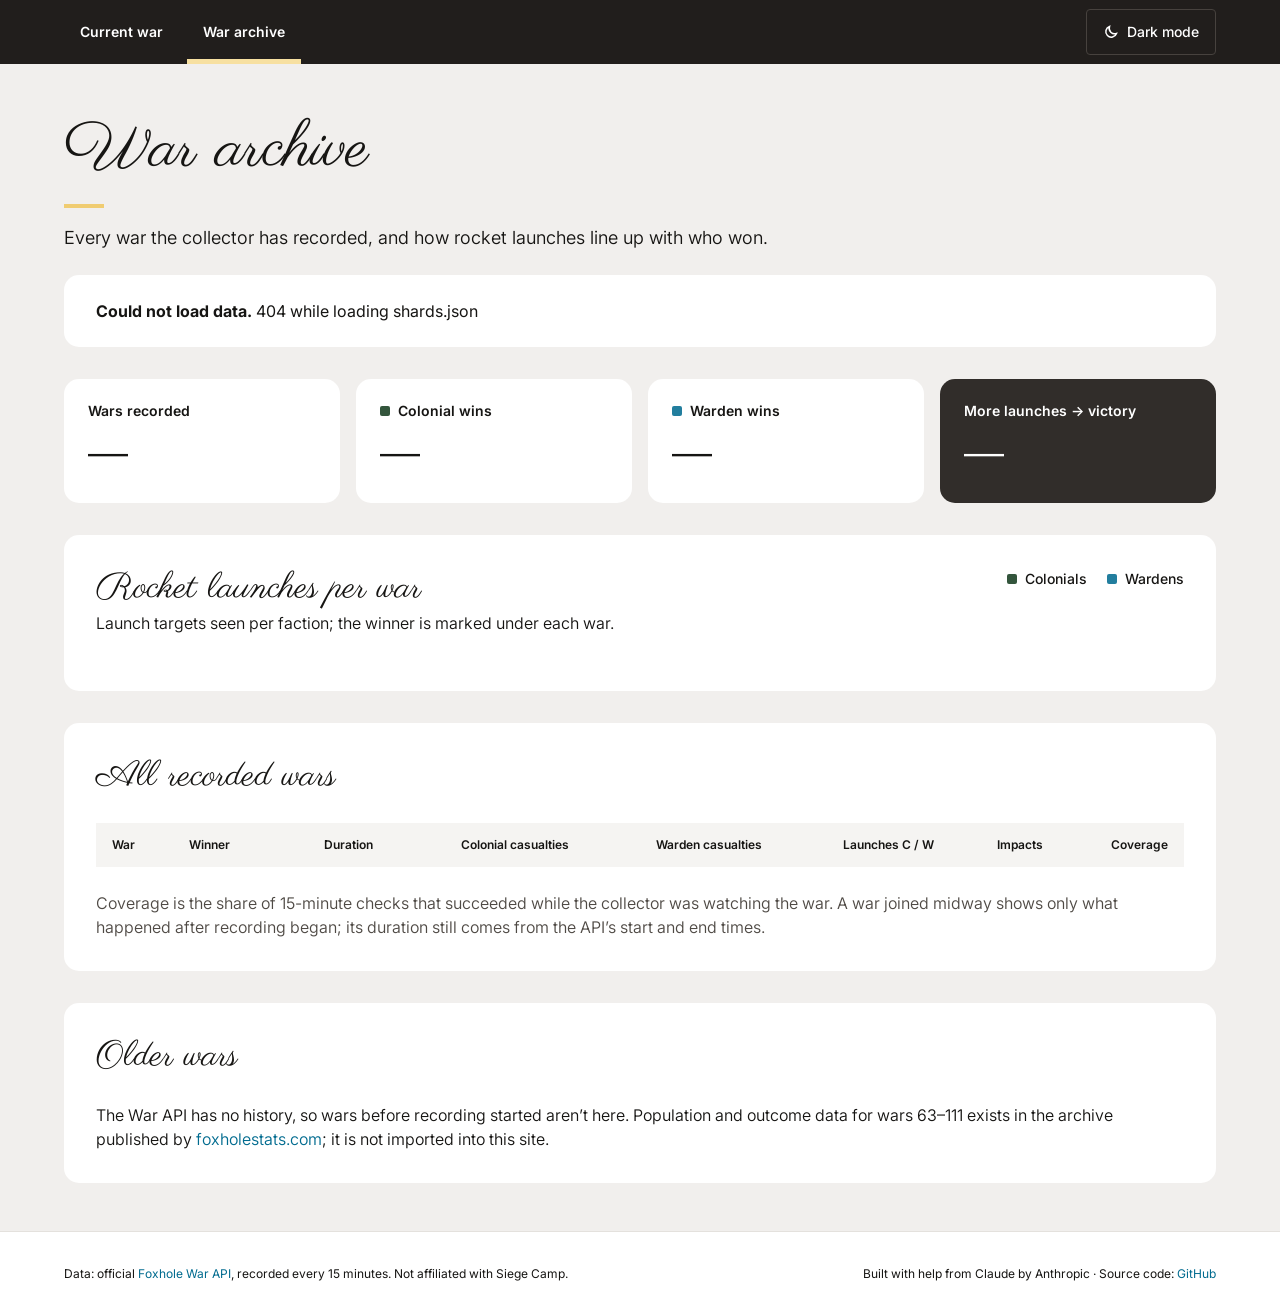
==== site/wars.html @ f04c2213 "Foxhole war stats: War API collector and static site" ====
<!doctype html>
<html lang="en">
<head>
<meta charset="utf-8">
<meta name="viewport" content="width=device-width, initial-scale=1">
<title>War Archive · Foxhole War Stats</title>
<meta name="description" content="Every Foxhole war recorded by the collector: winner, duration, casualties and rocket launches.">
<link rel="icon" href="data:image/svg+xml,%3Csvg xmlns='http://www.w3.org/2000/svg' viewBox='0 0 16 16'%3E%3Crect width='16' height='16' rx='3' fill='%23312d2a'/%3E%3Crect x='3' y='9' width='3' height='4' fill='%236c9a6f'/%3E%3Crect x='7' y='5' width='3' height='8' fill='%236cc3e3'/%3E%3Crect x='11' y='7' width='2' height='6' fill='%23f0cc71'/%3E%3C/svg%3E">
<link rel="preconnect" href="https://fonts.googleapis.com">
<link rel="preconnect" href="https://fonts.gstatic.com" crossorigin>
<link href="https://fonts.googleapis.com/css2?family=Inter:wght@300..800&family=Parisienne&display=swap" rel="stylesheet">
<link rel="stylesheet" href="app.css">
</head>
<body>
<nav class="top" aria-label="Sections">
  <div class="wrap">
    <a class="tab" href="./">Current war</a>
    <a class="tab" href="wars.html" aria-current="page">War archive</a>
    <div class="spacer"></div>
    <select id="shard" aria-label="Shard" hidden></select>
    <button type="button" class="ghost-btn" id="theme" aria-pressed="false">
      <svg width="16" height="16" viewBox="0 0 16 16" fill="none" stroke="currentColor" stroke-width="1.5" aria-hidden="true"><path d="M13.5 9.5A5.5 5.5 0 0 1 6.5 2.5a5.5 5.5 0 1 0 7 7z"/></svg>
      <span>Dark mode</span>
    </button>
  </div>
</nav>

<header class="hero">
  <div class="wrap">
    <div class="hero-text">
      <h1>War archive</h1>
      <div class="rule"></div>
      <p class="lead" id="lead">Every war the collector has recorded, and how rocket launches line up with who won.</p>
    </div>
    <p class="meta" id="updated"></p>
  </div>
</header>

<main>
  <div class="wrap">
    <section class="kpis" aria-label="Summary">
      <div class="kpi">
        <span class="label">Wars recorded</span>
        <span class="value" id="k-n">—</span>
        <span class="sub" id="k-n-sub"></span>
      </div>
      <div class="kpi">
        <span class="label"><span class="swatch c"></span>Colonial wins</span>
        <span class="value" id="k-c">—</span>
        <span class="sub" id="k-c-sub"></span>
      </div>
      <div class="kpi">
        <span class="label"><span class="swatch w"></span>Warden wins</span>
        <span class="value" id="k-w">—</span>
        <span class="sub" id="k-w-sub"></span>
      </div>
      <div class="kpi feature">
        <span class="label">More launches → victory</span>
        <span class="value" id="k-edge">—</span>
        <span class="sub" id="k-edge-sub"></span>
      </div>
    </section>

    <section class="panel">
      <div class="panel-head">
        <div>
          <h2>Rocket launches per war</h2>
          <p>Launch targets seen per faction; the winner is marked under each war.</p>
        </div>
        <div class="legend">
          <span><span class="swatch c"></span>Colonials</span>
          <span><span class="swatch w"></span>Wardens</span>
        </div>
      </div>
      <div id="bars"></div>
    </section>

    <section class="panel">
      <h2>All recorded wars</h2>
      <div class="table-box">
        <table>
          <thead>
            <tr>
              <th scope="col">War</th>
              <th scope="col">Winner</th>
              <th scope="col" class="num">Duration</th>
              <th scope="col" class="num">Colonial casualties</th>
              <th scope="col" class="num">Warden casualties</th>
              <th scope="col" class="num">Launches C / W</th>
              <th scope="col" class="num">Impacts</th>
              <th scope="col" class="num">Coverage</th>
            </tr>
          </thead>
          <tbody id="wars"></tbody>
        </table>
      </div>
      <p class="note">Coverage is the share of 15-minute checks that succeeded while the collector was watching the war. A war joined midway shows only what happened after recording began; its duration still comes from the API’s start and end times.</p>
    </section>

    <section class="panel">
      <h2>Older wars</h2>
      <p>The War API has no history, so wars before recording started aren’t here. Population and outcome data for wars 63–111 exists in the archive published by <a href="https://foxholestats.com/data/">foxholestats.com</a>; it is not imported into this site.</p>
    </section>
  </div>
</main>

<footer class="site">
  <div class="wrap">
    <p>Data: official <a href="https://github.com/clapfoot/warapi">Foxhole War API</a>, recorded every 15 minutes. Not affiliated with Siege Camp.</p>
    <p>Built with help from Claude by Anthropic · Source code: <a id="source" href="https://github.com/">GitHub</a></p>
  </div>
</footer>

<script type="module" src="wars.js"></script>
</body>
</html>
---- site/app.css ----
:root {
  --bg: #f1efed; --surface: #ffffff; --surface-2: #f5f4f2; --line: #e4e1dd; --grid: #e9e7e4;
  --ink: #161513; --ink-soft: #4f4a45; --axis: #161513; --nav: #211e1c;
  --feature: #312d2a; --on-feature: #ffffff;
  --col-c: #33553c; --col-w: #227e9e; --on-faction: #ffffff;
  --gold: #f0cc71; --gold-soft: #f7e0a1; --link: #006b8f; --focus: #227e9e;
  color-scheme: light;
}
@media (prefers-color-scheme: dark) {
  :root:not([data-theme="light"]) {
    --bg: #161513; --surface: #211e1c; --surface-2: #2b2724; --line: #3a3531; --grid: #302c29;
    --ink: #f1efed; --ink-soft: #bdb6af; --axis: #a8a29c; --nav: #0e0d0c;
    --feature: #f1efed; --on-feature: #161513;
    --col-c: #6c9a6f; --col-w: #6cc3e3; --on-faction: #161513; --link: #6cc3e3; --focus: #6cc3e3;
    color-scheme: dark;
  }
}
:root[data-theme="dark"] {
  --bg: #161513; --surface: #211e1c; --surface-2: #2b2724; --line: #3a3531; --grid: #302c29;
  --ink: #f1efed; --ink-soft: #bdb6af; --axis: #a8a29c; --nav: #0e0d0c;
  --feature: #f1efed; --on-feature: #161513;
  --col-c: #6c9a6f; --col-w: #6cc3e3; --on-faction: #161513; --link: #6cc3e3; --focus: #6cc3e3;
  color-scheme: dark;
}

* { box-sizing: border-box; }
body { margin: 0; background: var(--bg); color: var(--ink); font-family: Inter, system-ui, sans-serif; font-size: 16px; line-height: 24px; }
a { color: var(--link); text-decoration: none; }
a:hover { text-decoration: underline; }
button:focus-visible, a:focus-visible, select:focus-visible { outline: 2px solid var(--focus); outline-offset: 2px; }

.wrap { max-width: 1600px; margin: 0 auto; padding: 0 clamp(16px, 5vw, 72px); }

nav.top { background: var(--nav); }
nav.top .wrap { display: flex; flex-wrap: wrap; align-items: center; gap: 8px; }
nav.top a.tab { display: flex; align-items: center; height: 64px; padding: 0 16px; font-size: 14px; font-weight: 600; color: #fff; }
nav.top a.tab:hover { text-decoration: none; background: rgba(255, 255, 255, 0.06); }
nav.top a.tab[aria-current="page"] { box-shadow: inset 0 -5px 0 var(--gold-soft); }
nav.top .spacer { flex: 1 1 auto; }
.ghost-btn, nav.top select {
  min-height: 44px; display: inline-flex; align-items: center; gap: 8px; padding: 10px 16px;
  border: 1px solid #47423e; border-radius: 4px; background: transparent; color: #fff;
  font: inherit; font-size: 14px; font-weight: 500; cursor: pointer;
}
nav.top select option { color: #161513; }
[hidden] { display: none !important; }

header.hero { padding: 48px 0 24px; }
header.hero .wrap { display: flex; flex-wrap: wrap; align-items: flex-end; justify-content: space-between; gap: 24px; }
.hero-text { display: flex; flex-direction: column; gap: 16px; max-width: 760px; }
h1, h2 { font-family: Parisienne, cursive; font-weight: 400; margin: 0; }
h1 { font-size: 64px; line-height: 76px; }
h2 { font-size: 36px; line-height: 44px; }
.rule { width: 40px; height: 4px; background: var(--gold); }
.lead { margin: 0; font-size: 18px; line-height: 27px; font-weight: 350; }
.meta { font-size: 14px; color: var(--ink-soft); }

main .wrap { display: flex; flex-direction: column; gap: 32px; padding-bottom: 48px; }

.kpis { display: grid; grid-template-columns: repeat(auto-fit, minmax(min(100%, 240px), 1fr)); gap: 16px; }
.kpi { background: var(--surface); border-radius: 15px; padding: 20px 24px; display: flex; flex-direction: column; gap: 6px; }
.kpi.feature { background: var(--feature); color: var(--on-feature); }
.kpi .label { font-size: 14px; font-weight: 600; display: flex; align-items: center; gap: 8px; }
.kpi .value { font-size: 40px; line-height: 48px; font-weight: 300; font-variant-numeric: tabular-nums; }
.kpi .sub { font-size: 12px; line-height: 20px; }

.swatch { width: 10px; height: 10px; border-radius: 2px; display: inline-block; flex: none; }
.swatch.c { background: var(--col-c); }
.swatch.w { background: var(--col-w); }

.panel { background: var(--surface); border-radius: 15px; padding: 32px; display: flex; flex-direction: column; gap: 24px; min-width: 0; }
.panel-head { display: flex; flex-wrap: wrap; justify-content: space-between; align-items: flex-start; gap: 16px; }
.panel-head p, .panel > p { margin: 0; font-size: 16px; line-height: 24px; font-weight: 350; }
.legend { display: flex; flex-wrap: wrap; gap: 20px; font-size: 14px; font-weight: 500; }
.legend span { display: flex; align-items: center; gap: 8px; }
.legend .line { width: 16px; height: 0; border-top: 3px solid; }
.legend .line.c { border-color: var(--col-c); }
.legend .line.w { border-color: var(--col-w); border-top-style: dashed; }
.legend .line.goal { border-color: var(--ink-soft); border-top-width: 1px; border-top-style: dashed; }
.two { display: grid; grid-template-columns: repeat(auto-fit, minmax(min(100%, 480px), 1fr)); gap: 32px; }
.note { font-size: 12px; line-height: 20px; color: var(--ink-soft); margin: 0; }
.empty { padding: 32px; border: 1px dashed var(--line); border-radius: 8px; text-align: center; color: var(--ink-soft); font-size: 14px; }

.chart { position: relative; }
.chart svg { display: block; width: 100%; overflow: visible; }
.chart text { fill: var(--ink-soft); font-size: 12px; font-family: Inter, system-ui, sans-serif; }
.chart .readout {
  position: absolute; top: 0; pointer-events: none; background: var(--surface); border: 1px solid var(--line);
  border-radius: 6px; padding: 8px 12px; font-size: 12px; line-height: 18px; white-space: nowrap; display: none;
}

.table-box { overflow-x: auto; }
.scroll-x { overflow-x: auto; overflow-y: hidden; padding-bottom: 4px; }
table { width: 100%; border-collapse: collapse; font-size: 14px; line-height: 20px; }
th { text-align: left; font-size: 12px; font-weight: 600; padding: 12px 16px; background: var(--surface-2); white-space: nowrap; }
td { padding: 12px 16px; border-bottom: 1px solid var(--line); }
th.num, td.num { text-align: right; font-variant-numeric: tabular-nums; }
td.name { font-weight: 600; }
.pair { display: inline-flex; gap: 6px; align-items: center; }

.events { list-style: none; margin: 0; padding: 0; display: flex; flex-direction: column; }
.events li { display: flex; gap: 12px; align-items: baseline; padding: 10px 0; border-bottom: 1px solid var(--line); font-size: 14px; }
.events time { font-size: 12px; color: var(--ink-soft); min-width: 120px; font-variant-numeric: tabular-nums; }

.badge { display: inline-flex; align-items: center; justify-content: center; min-width: 20px; height: 20px; padding: 0 6px; border-radius: 4px; font-size: 11px; font-weight: 700; color: var(--on-faction); }
.badge.c { background: var(--col-c); }
.badge.w { background: var(--col-w); }
.badge.n { background: var(--surface-2); color: var(--ink); }

.bars { display: flex; gap: 12px; }
.bars .y { height: 240px; display: flex; flex-direction: column; justify-content: space-between; font-size: 12px; line-height: 12px; text-align: right; width: 28px; flex: none; color: var(--ink-soft); }
.bars .plot { flex: 1 1 auto; min-width: 0; display: flex; flex-direction: column; gap: 8px; }
.bars .area { position: relative; height: 240px; border-bottom: 1px solid var(--axis); display: flex; }
.bars .col { flex: 1 1 0; min-width: 0; display: flex; align-items: flex-end; justify-content: center; gap: 2px; }
.bars .col div { width: 36%; max-width: 16px; border-radius: 2px 2px 0 0; }
.bars .labels { display: flex; }
.bars .labels > div { flex: 1 1 0; min-width: 0; display: flex; flex-direction: column; align-items: center; gap: 6px; font-size: 12px; }

footer.site { background: var(--surface); border-top: 1px solid var(--line); }
footer.site .wrap { padding-top: 32px; padding-bottom: 32px; display: flex; flex-wrap: wrap; justify-content: space-between; gap: 12px 32px; font-size: 12px; line-height: 20px; }
footer.site p { margin: 0; }

.error { background: var(--surface); border-radius: 15px; padding: 24px 32px; }

@media (max-width: 640px) {
  h1 { font-size: 48px; line-height: 58px; }
  .panel { padding: 20px; }
  nav.top a.tab { height: 52px; padding: 0 10px; }
}
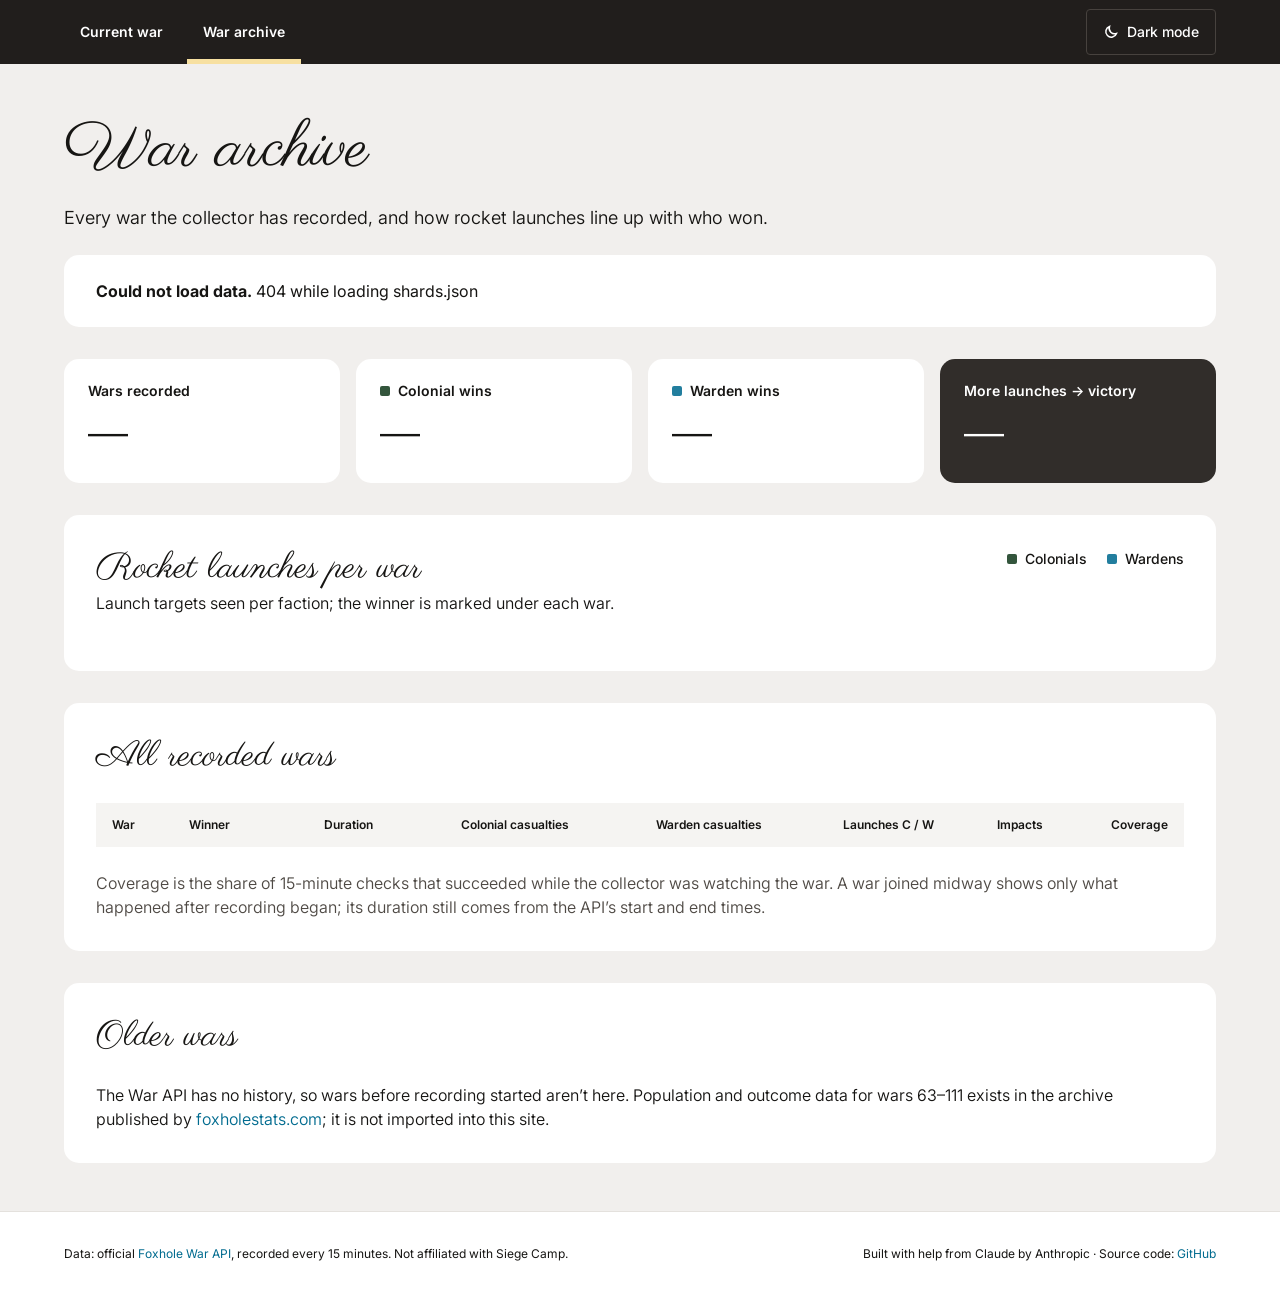
==== commit e7123203: "Site: fixes from AI-slop review - Highlight the victory-towns tile instead of empty metrics; 4/2/1-c" ====
--- a/site/wars.html
+++ b/site/wars.html
@@ -18,9 +18,10 @@
     <a class="tab" href="wars.html" aria-current="page">War archive</a>
     <div class="spacer"></div>
     <select id="shard" aria-label="Shard" hidden></select>
-    <button type="button" class="ghost-btn" id="theme" aria-pressed="false">
-      <svg width="16" height="16" viewBox="0 0 16 16" fill="none" stroke="currentColor" stroke-width="1.5" aria-hidden="true"><path d="M13.5 9.5A5.5 5.5 0 0 1 6.5 2.5a5.5 5.5 0 1 0 7 7z"/></svg>
-      <span>Dark mode</span>
+    <button type="button" class="ghost-btn" id="theme" aria-label="Switch to dark mode">
+      <svg class="i-moon" width="16" height="16" viewBox="0 0 16 16" fill="none" stroke="currentColor" stroke-width="1.5" aria-hidden="true"><path d="M13.5 9.5A5.5 5.5 0 0 1 6.5 2.5a5.5 5.5 0 1 0 7 7z"/></svg>
+      <svg class="i-sun" hidden width="16" height="16" viewBox="0 0 16 16" fill="none" stroke="currentColor" stroke-width="1.5" aria-hidden="true"><circle cx="8" cy="8" r="3"/><path d="M8 1v2M8 13v2M1 8h2M13 8h2M3 3l1.4 1.4M11.6 11.6L13 13M3 13l1.4-1.4M11.6 4.4L13 3"/></svg>
+      <span class="btn-text">Dark mode</span>
     </button>
   </div>
 </nav>
@@ -29,7 +30,6 @@
   <div class="wrap">
     <div class="hero-text">
       <h1>War archive</h1>
-      <div class="rule"></div>
       <p class="lead" id="lead">Every war the collector has recorded, and how rocket launches line up with who won.</p>
     </div>
     <p class="meta" id="updated"></p>
--- a/site/app.css
+++ b/site/app.css
@@ -57,7 +57,15 @@
 
 main .wrap { display: flex; flex-direction: column; gap: 32px; padding-bottom: 48px; }
 
-.kpis { display: grid; grid-template-columns: repeat(auto-fit, minmax(min(100%, 240px), 1fr)); gap: 16px; }
+/* 4 tiles in one row, 2×2 on tablets, one column on phones: never a lone tile in a row. */
+.kpis { display: grid; grid-template-columns: repeat(4, minmax(0, 1fr)); gap: 16px; }
+@media (max-width: 1100px) { .kpis { grid-template-columns: repeat(2, minmax(0, 1fr)); } }
+@media (max-width: 560px) { .kpis { grid-template-columns: 1fr; } }
+.score { display: inline-flex; align-items: center; gap: 10px; }
+.score .swatch { width: 14px; height: 14px; border-radius: 3px; }
+.score .sep { color: var(--ink-soft); }
+.sites-line { margin: 0; font-size: 14px; display: flex; flex-wrap: wrap; gap: 8px 24px; }
+.sites-line span { display: inline-flex; align-items: center; gap: 8px; }
 .kpi { background: var(--surface); border-radius: 15px; padding: 20px 24px; display: flex; flex-direction: column; gap: 6px; }
 .kpi.feature { background: var(--feature); color: var(--on-feature); }
 .kpi .label { font-size: 14px; font-weight: 600; display: flex; align-items: center; gap: 8px; }
@@ -126,4 +134,7 @@
   h1 { font-size: 48px; line-height: 58px; }
   .panel { padding: 20px; }
   nav.top a.tab { height: 52px; padding: 0 10px; }
+  nav.top .ghost-btn .btn-text { display: none; }
+  nav.top .ghost-btn { padding: 10px 12px; }
+  nav.top .wrap { flex-wrap: nowrap; }
 }
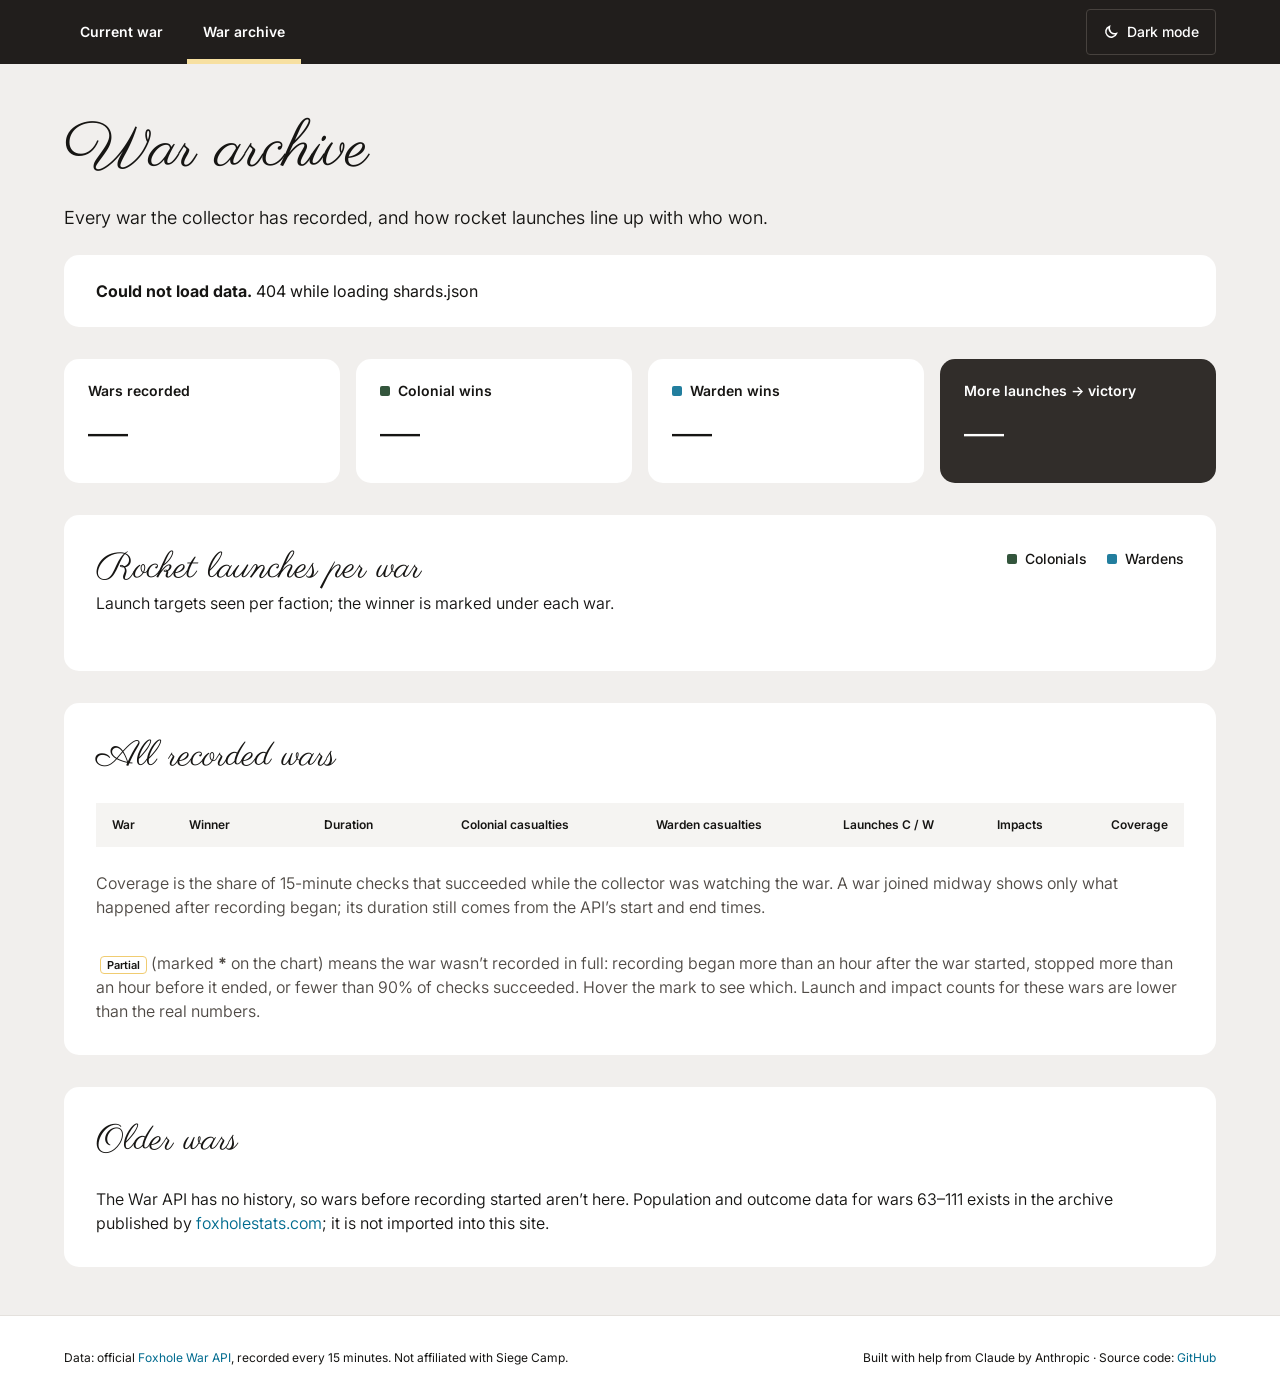
==== commit 5a3bd02a: "Foxhole War Stats: site, collector and workflows" ====
--- a/site/wars.html
+++ b/site/wars.html
@@ -95,6 +95,7 @@
         </table>
       </div>
       <p class="note">Coverage is the share of 15-minute checks that succeeded while the collector was watching the war. A war joined midway shows only what happened after recording began; its duration still comes from the API’s start and end times.</p>
+      <p class="note"><span class="partial">Partial</span> (marked <strong>*</strong> on the chart) means the war wasn’t recorded in full: recording began more than an hour after the war started, stopped more than an hour before it ended, or fewer than 90% of checks succeeded. Hover the mark to see which. Launch and impact counts for these wars are lower than the real numbers.</p>
     </section>
 
     <section class="panel">
--- a/site/app.css
+++ b/site/app.css
@@ -84,6 +84,7 @@
 .legend .line { width: 16px; height: 0; border-top: 3px solid; }
 .legend .line.c { border-color: var(--col-c); }
 .legend .line.w { border-color: var(--col-w); border-top-style: dashed; }
+.legend .line.total { border-color: var(--ink); }
 .legend .line.goal { border-color: var(--ink-soft); border-top-width: 1px; border-top-style: dashed; }
 .two { display: grid; grid-template-columns: repeat(auto-fit, minmax(min(100%, 480px), 1fr)); gap: 32px; }
 .note { font-size: 12px; line-height: 20px; color: var(--ink-soft); margin: 0; }
@@ -114,6 +115,9 @@
 .badge.c { background: var(--col-c); }
 .badge.w { background: var(--col-w); }
 .badge.n { background: var(--surface-2); color: var(--ink); }
+.partial { display: inline-flex; align-items: center; height: 18px; padding: 0 6px; margin-left: 4px; border: 1px solid var(--gold); border-radius: 4px; font-size: 11px; font-weight: 600; color: var(--ink); vertical-align: middle; cursor: help; }
+.partial-dot { color: var(--gold); font-weight: 700; cursor: help; }
+.note + .note { margin-top: 8px; }
 
 .bars { display: flex; gap: 12px; }
 .bars .y { height: 240px; display: flex; flex-direction: column; justify-content: space-between; font-size: 12px; line-height: 12px; text-align: right; width: 28px; flex: none; color: var(--ink-soft); }
@@ -138,3 +142,5 @@
   nav.top .ghost-btn { padding: 10px 12px; }
   nav.top .wrap { flex-wrap: nowrap; }
 }
+
+.now { font-weight: 300; font-variant-numeric: tabular-nums; }
